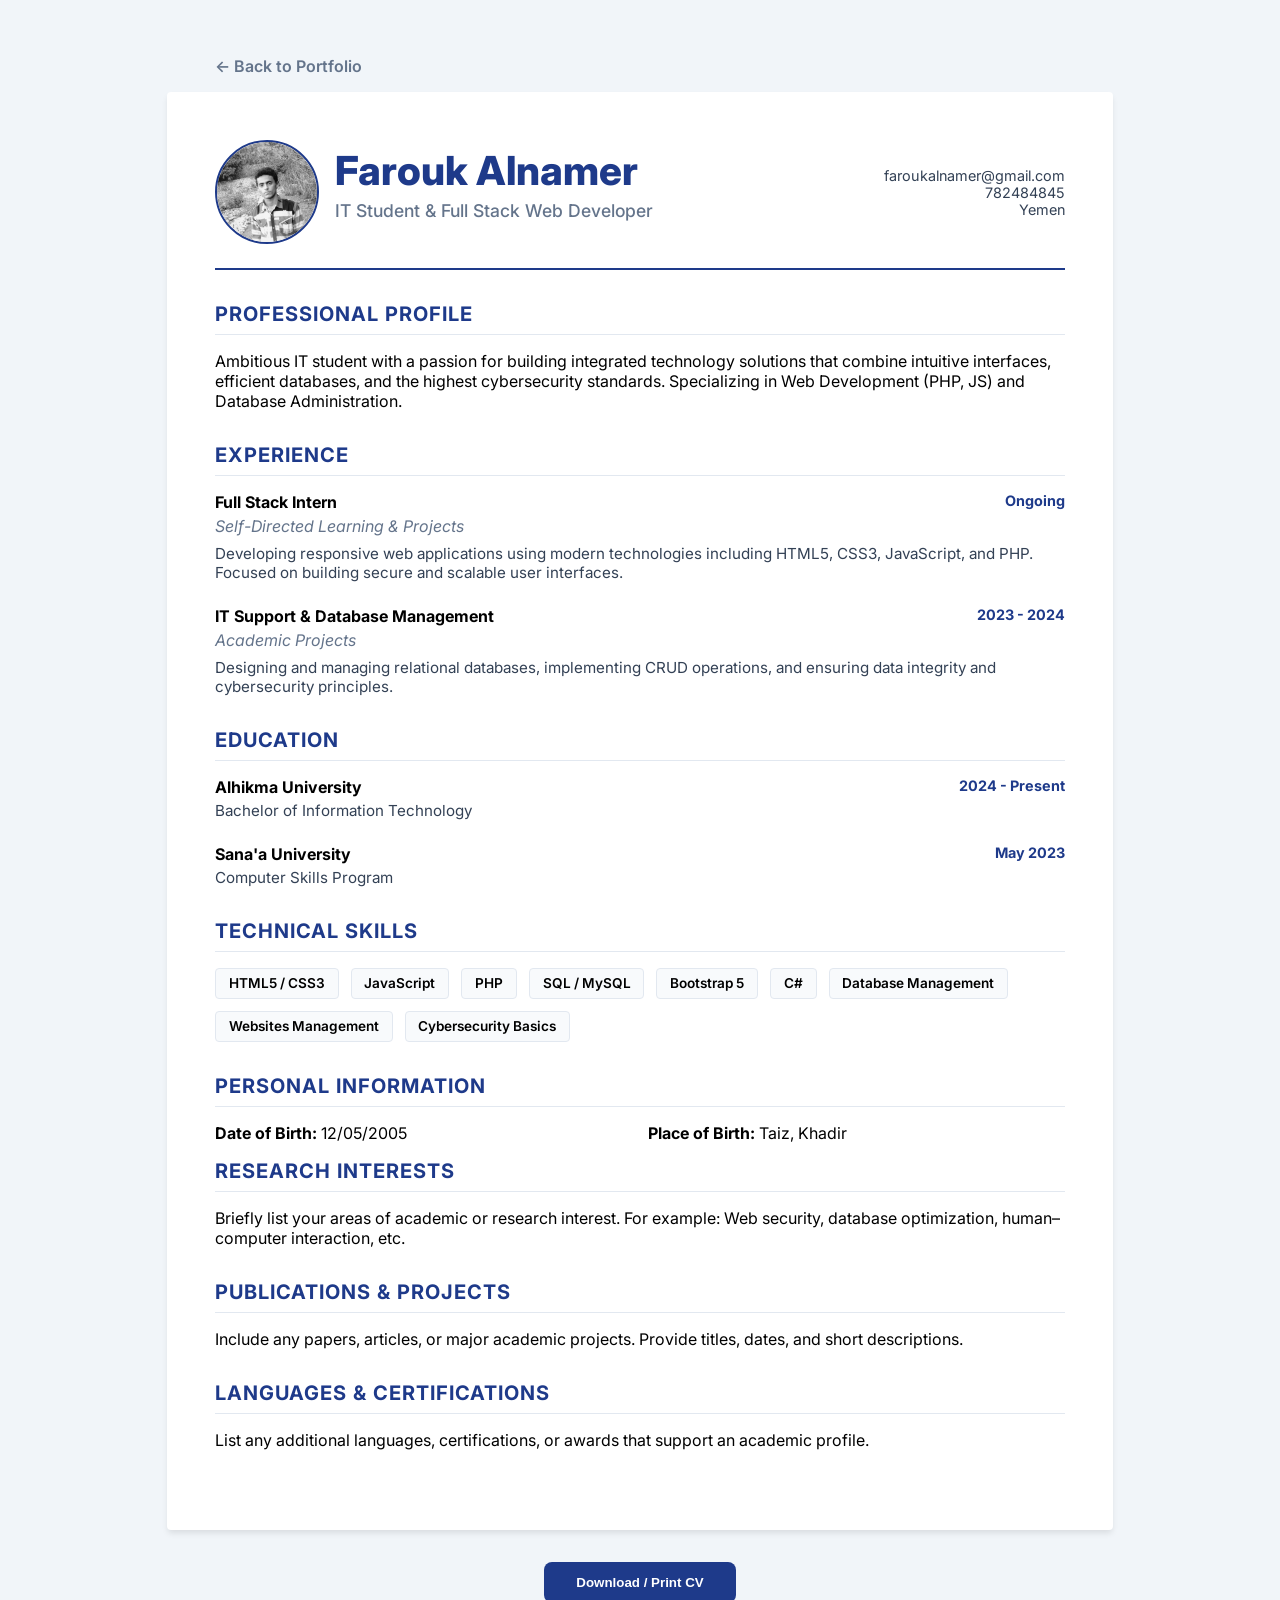
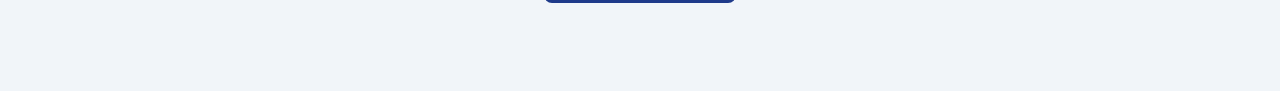
==== cv.html @ 15bf96f8 "Add files via upload" ====
<!DOCTYPE html>
<html lang="en">

<head>
    <meta charset="UTF-8">
    <meta name="viewport" content="width=device-width, initial-scale=1.0">
    <title>CV | Farouk Alnamer</title>
    <link href="https://fonts.googleapis.com/css2?family=Inter:wght@400;500;600;700;800&display=swap" rel="stylesheet">
    <link rel="stylesheet" href="css/cv.css">
</head>

<body class="cv-page">
    <div style="max-width: 850px; margin: 0 auto; margin-bottom: 1rem;">
        <a href="index.html" style="text-decoration: none; color: #64748b; font-weight: 600;">← Back to Portfolio</a>
    </div>

    <div class="cv-container">
        <div class="cv-header">
            <div class="cv-header-left">
                <!-- replace src with your own professional headshot image -->
                <img src="img/profile.jpg" alt="Profile photo" class="cv-photo" />
                <div>
                    <h1>Farouk Alnamer</h1>
                    <p style="color: #64748b; font-weight: 500; font-size: 1.1rem; margin-top: 5px;">IT Student &amp;
                        Full Stack
                        Web Developer</p>
                </div>
            </div>
            <div class="cv-contact">
                <div>faroukalnamer@gmail.com</div>
                <div>782484845</div>
                <div>Yemen</div>
            </div>
        </div>

        <div class="cv-section">
            <h2>Professional Profile</h2>
            <p>Ambitious IT student with a passion for building integrated technology solutions that combine intuitive
                interfaces, efficient databases, and the highest cybersecurity standards. Specializing in Web
                Development (PHP, JS) and Database Administration.</p>
        </div>

        <div class="cv-section">
            <h2>Experience</h2>
            <div class="cv-item">
                <div class="cv-item-header">
                    <span>Full Stack Intern</span>
                    <span class="cv-date">Ongoing</span>
                </div>
                <div style="font-style: italic; margin-bottom: 0.5rem; color: #64748b;">Self-Directed Learning &
                    Projects</div>
                <p>Developing responsive web applications using modern technologies including HTML5, CSS3, JavaScript,
                    and PHP. Focused on building secure and scalable user interfaces.</p>
            </div>
            <div class="cv-item">
                <div class="cv-item-header">
                    <span>IT Support & Database Management</span>
                    <span class="cv-date">2023 - 2024</span>
                </div>
                <div style="font-style: italic; margin-bottom: 0.5rem; color: #64748b;">Academic Projects</div>
                <p>Designing and managing relational databases, implementing CRUD operations, and ensuring data
                    integrity and cybersecurity principles.</p>
            </div>
        </div>

        <div class="cv-section">
            <h2>Education</h2>
            <div class="cv-item">
                <div class="cv-item-header">
                    <span>Alhikma University</span>
                    <span class="cv-date">2024 - Present</span>
                </div>
                <p>Bachelor of Information Technology</p>
            </div>
            <div class="cv-item">
                <div class="cv-item-header">
                    <span>Sana'a University</span>
                    <span class="cv-date">May 2023</span>
                </div>
                <p>Computer Skills Program</p>
            </div>
        </div>

        <div class="cv-section">
            <h2>Technical Skills</h2>
            <div class="cv-skills">
                <span class="cv-skill-tag">HTML5 / CSS3</span>
                <span class="cv-skill-tag">JavaScript</span>
                <span class="cv-skill-tag">PHP</span>
                <span class="cv-skill-tag">SQL / MySQL</span>
                <span class="cv-skill-tag">Bootstrap 5</span>
                <span class="cv-skill-tag">C# </span>
                <span class="cv-skill-tag">Database Management</span>
                <span class="cv-skill-tag">Websites Management</span>
                <span class="cv-skill-tag">Cybersecurity Basics</span>

            </div>
        </div>

        <div class="cv-section" style="margin-bottom: 0;">
            <h2>Personal Information</h2>
            <div style="display: grid; grid-template-columns: 1fr 1fr; gap: 1rem;">
                <div><strong>Date of Birth:</strong> 12/05/2005</div>
                <div><strong>Place of Birth:</strong> Taiz, Khadir</div>
            </div>
        </div>

        <!-- optional academic sections -->
        <div class="cv-section">
            <h2>Research Interests</h2>
            <p>Briefly list your areas of academic or research interest. For example: Web security, database
                optimization, human–computer interaction, etc.</p>
        </div>

        <div class="cv-section">
            <h2>Publications &amp; Projects</h2>
            <p>Include any papers, articles, or major academic projects. Provide titles, dates, and short
                descriptions.</p>
        </div>

        <div class="cv-section">
            <h2>Languages &amp; Certifications</h2>
            <p>List any additional languages, certifications, or awards that support an academic profile.</p>
        </div>
    </div>

    <div style="max-width: 850px; margin: 2rem auto; text-align: center;">
        <button onclick="window.print()"
            style="padding: 0.8rem 2rem; background: #1e3a8a; color: white; border: none; border-radius: 8px; cursor: pointer; font-weight: 600;">Download
            / Print CV</button>
    </div>
</body>

</html>
---- css/cv.css ----
:root {
    --cv-primary: #1e3a8a;
    --cv-text: #334155;
    --cv-bg: #ffffff;
    --cv-border: #e2e8f0;
}

body.cv-page {
    background: #f1f5f9;
    padding: 3rem 1rem;
    font-family: 'Inter', sans-serif;
}

.cv-container {
    background: white;
    max-width: 850px;
    margin: 0 auto;
    padding: 3rem;
    box-shadow: 0 4px 6px -1px rgba(0, 0, 0, 0.1);
    border-radius: 4px;
}

.cv-header {
    border-bottom: 2px solid var(--cv-primary);
    padding-bottom: 1.5rem;
    margin-bottom: 2rem;
    display: flex;
    justify-content: space-between;
    align-items: center;
}

.cv-header-left {
    display: flex;
    align-items: center;
    gap: 1rem;
}

.cv-photo {
    width: 100px;
    height: 100px;
    object-fit: cover;
    border-radius: 50%;
    border: 2px solid var(--cv-primary);
}

.cv-header h1 {
    font-size: 2.5rem;
    color: var(--cv-primary);
    font-weight: 800;
    margin: 0;
}

.cv-contact {
    text-align: right;
    font-size: 0.9rem;
    color: var(--cv-text);
}

.cv-section {
    margin-bottom: 2rem;
}

.cv-section h2 {
    font-size: 1.25rem;
    text-transform: uppercase;
    letter-spacing: 1px;
    color: var(--cv-primary);
    border-bottom: 1px solid var(--cv-border);
    padding-bottom: 0.5rem;
    margin-bottom: 1rem;
}

.cv-item {
    margin-bottom: 1.5rem;
}

.cv-item-header {
    display: flex;
    justify-content: space-between;
    font-weight: 700;
    margin-bottom: 0.25rem;
}

.cv-date {
    color: var(--cv-primary);
    font-size: 0.9rem;
}

.cv-item p {
    color: var(--cv-text);
    font-size: 0.95rem;
    margin: 0;
}

.cv-skills {
    display: flex;
    flex-wrap: wrap;
    gap: 0.75rem;
}

.cv-skill-tag {
    background: #f8fafc;
    border: 1px solid var(--cv-border);
    padding: 0.4rem 0.8rem;
    border-radius: 4px;
    font-size: 0.85rem;
    font-weight: 600;
}

@media print {
    body.cv-page {
        padding: 0;
        background: white;
    }

    .cv-container {
        box-shadow: none;
        padding: 0;
        width: 100%;
    }
}
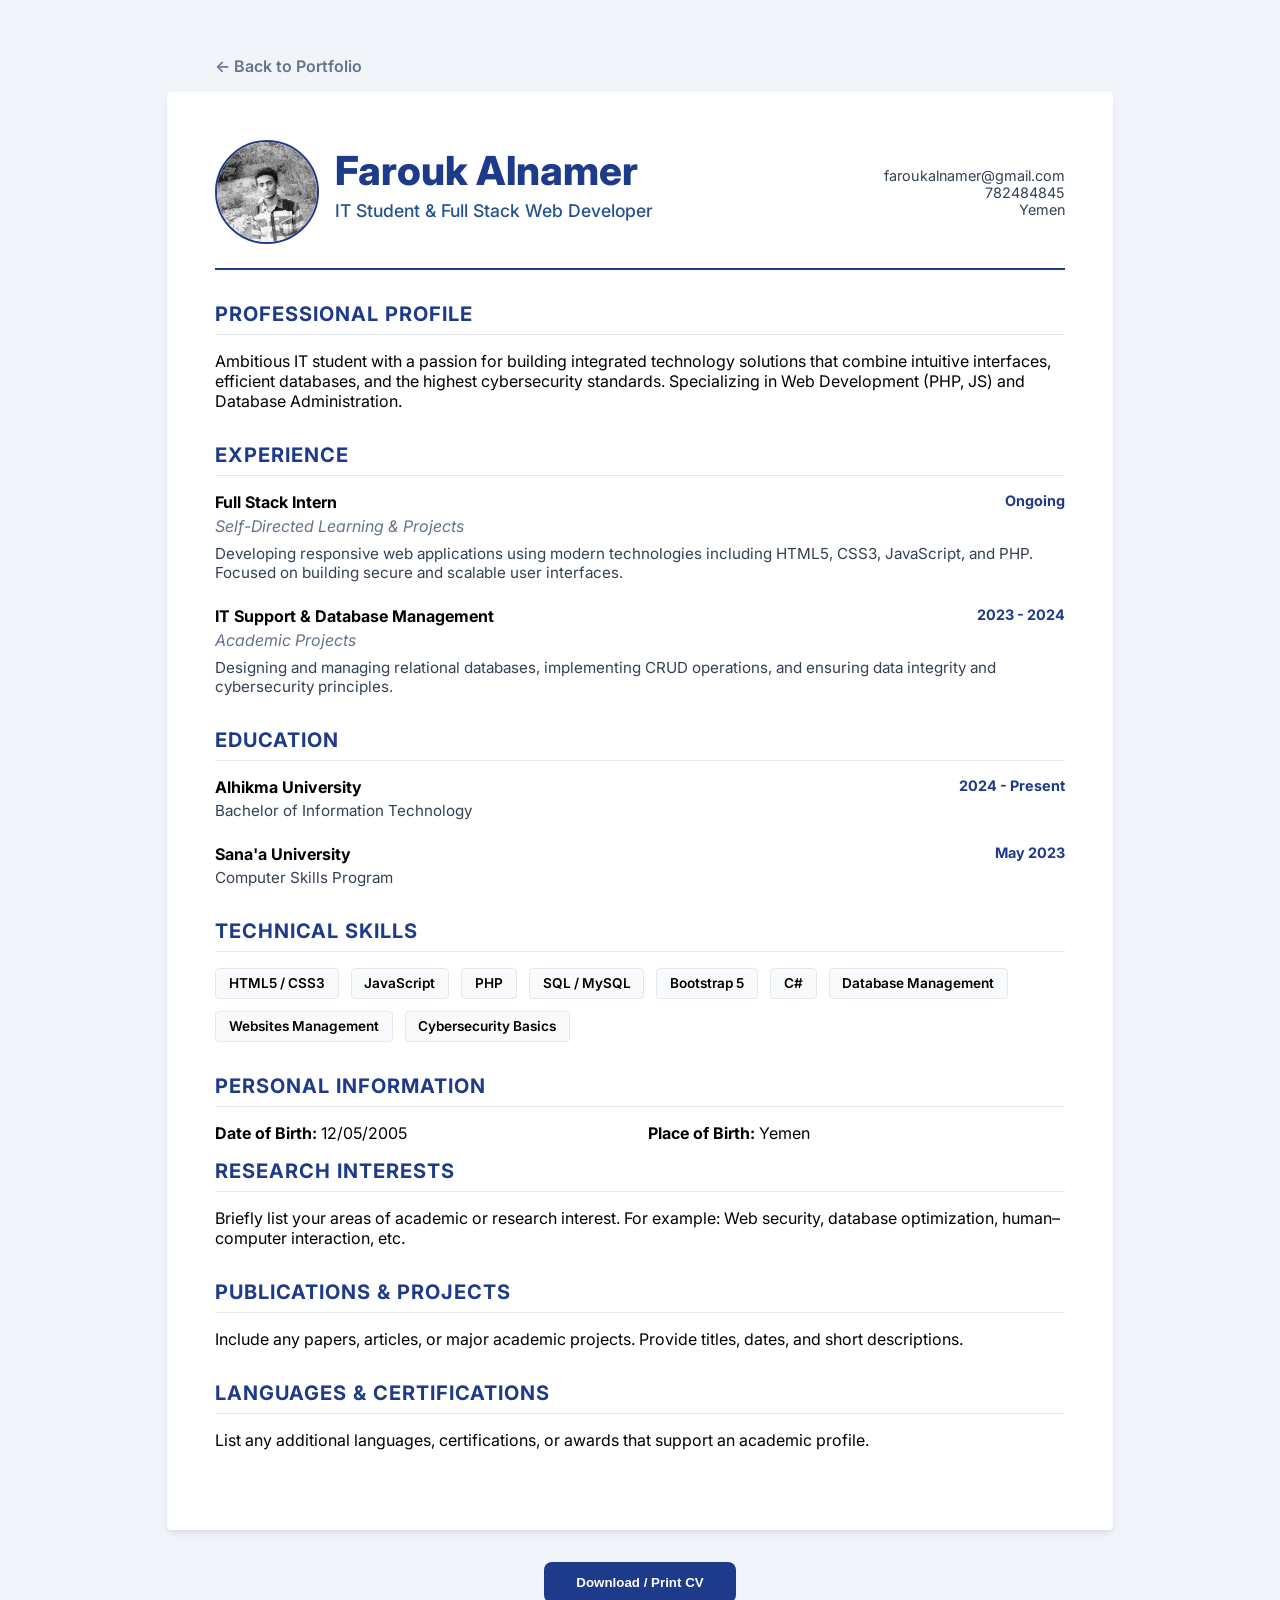
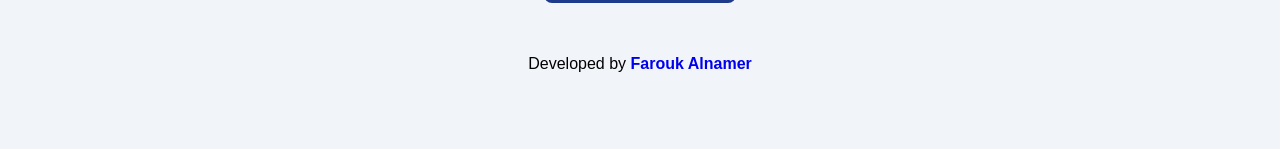
==== commit 81b1e983: "Add files via upload" ====
--- a/cv.html
+++ b/cv.html
@@ -21,7 +21,7 @@
                 <img src="img/profile.jpg" alt="Profile photo" class="cv-photo" />
                 <div>
                     <h1>Farouk Alnamer</h1>
-                    <p style="color: #64748b; font-weight: 500; font-size: 1.1rem; margin-top: 5px;">IT Student &amp;
+                    <p style="color: #245190; font-weight: 500; font-size: 1.1rem; margin-top: 5px;">IT Student &amp;
                         Full Stack
                         Web Developer</p>
                 </div>
@@ -101,7 +101,7 @@
             <h2>Personal Information</h2>
             <div style="display: grid; grid-template-columns: 1fr 1fr; gap: 1rem;">
                 <div><strong>Date of Birth:</strong> 12/05/2005</div>
-                <div><strong>Place of Birth:</strong> Taiz, Khadir</div>
+                <div><strong>Place of Birth:</strong> Yemen</div>
             </div>
         </div>
 
@@ -129,6 +129,10 @@
             style="padding: 0.8rem 2rem; background: #1e3a8a; color: white; border: none; border-radius: 8px; cursor: pointer; font-weight: 600;">Download
             / Print CV</button>
     </div>
+    <div style="text-align: center; padding: 20px; font-family: sans-serif; margin-top: 20px; direction: ltr;">
+        Developed by <a href="https://farouk-alnamer.vercel.app/" target="_blank"
+            style="text-decoration: none; font-weight: bold;">Farouk Alnamer</a>
+    </div>
 </body>
 
 </html>
